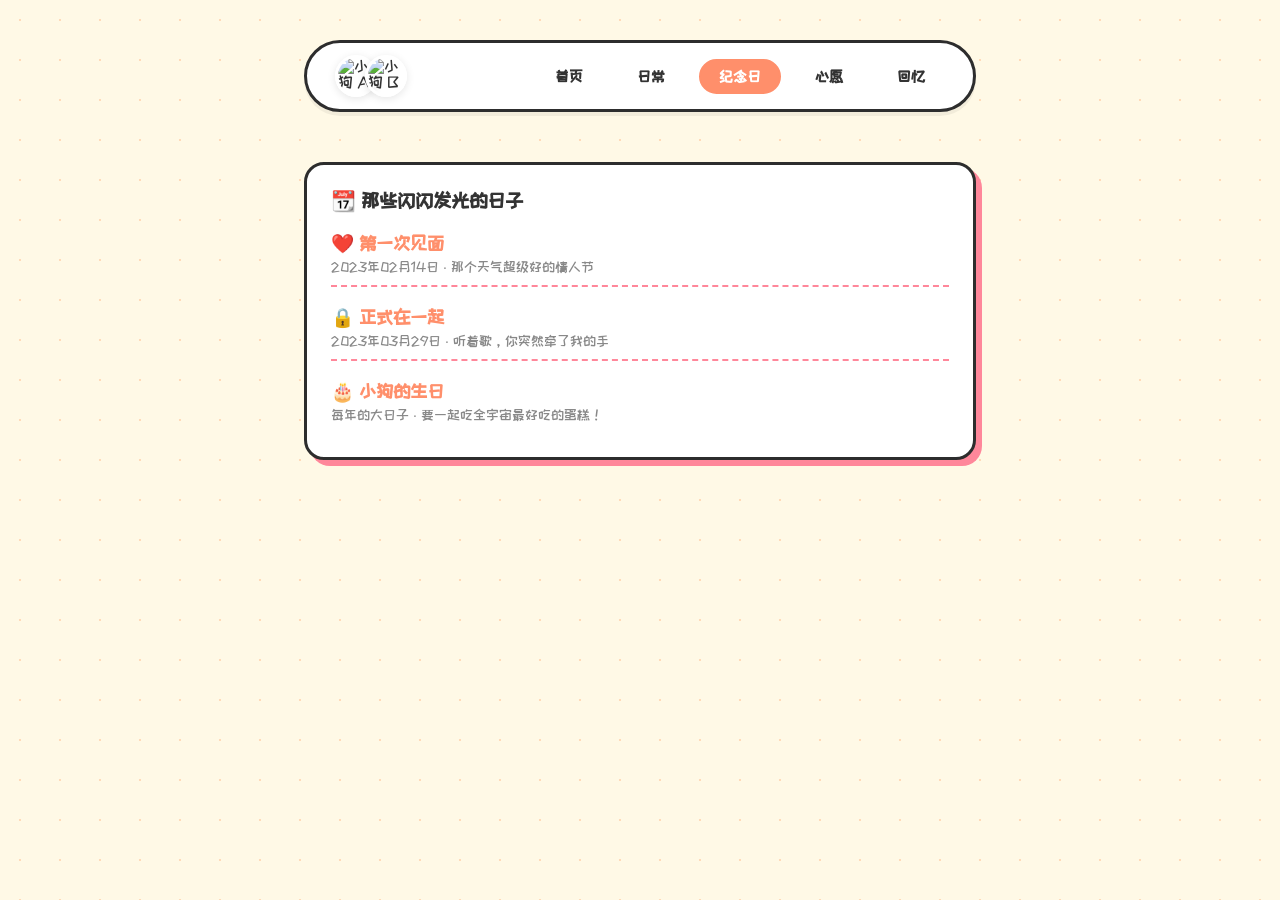
==== anniversary.html @ fa8702e6 "添加真实倒计时，并初始化本地Git" ====
<!DOCTYPE html>
<html lang="zh-CN">
<head>
    <meta charset="UTF-8">
    <meta name="viewport" content="width=device-width, initial-scale=1.0">
    <title>我们的纪念日 📅</title>
    <link rel="stylesheet" href="style.css">
    <link href="https://fonts.googleapis.com/css2?family=ZCOOL+KuaiLe&display=swap" rel="stylesheet">
</head>
<body>
    <div class="container">
        <nav class="nav-bar">
            <div class="user-avatars-small">
                <img src="https://i.pinimg.com/736x/1e/c6/4c/1ec64c28cbce99261f09741f21722619.jpg" alt="小狗 A" class="avatar-small">
                <img src="https://i.pinimg.com/736x/ab/e5/4b/abe54be077392cc5792ba49568955c56.jpg" alt="小狗 B" class="avatar-small">
            </div>
            <div class="nav-links">
                <a href="index.html" class="nav-btn">首页</a>
                <a href="daily.html" class="nav-btn">日常</a>
                <a href="anniversary.html" class="nav-btn active">纪念日</a>
                <a href="wish.html" class="nav-btn">心愿</a>
                <a href="memory.html" class="nav-btn">回忆</a>
            </div>
        </nav>

        <section class="card box-shadow">
            <p class="section-title">📆 那些闪闪发光的日子</p>
            
            <div style="display: flex; flex-direction: column; gap: 20px; text-align: left; margin-top: 10px;">
                <div style="border-bottom: 2px dashed #FF879A; padding-bottom: 10px;">
                    <h3 style="color: #FF8F6B;">❤️ 第一次见面</h3>
                    <p style="font-size: 14px; color: #888; margin-top: 4px;">2023年02月14日 · 那个天气超级好的情人节</p>
                </div>
                
                <div style="border-bottom: 2px dashed #FF879A; padding-bottom: 10px;">
                    <h3 style="color: #FF8F6B;">🔒 正式在一起</h3>
                    <p style="font-size: 14px; color: #888; margin-top: 4px;">2023年03月29日 · 听着歌，你突然牵了我的手</p>
                </div>

                <div style="padding-bottom: 10px;">
                    <h3 style="color: #FF8F6B;">🎂 小狗的生日</h3>
                    <p style="font-size: 14px; color: #888; margin-top: 4px;">每年的大日子 · 要一起吃全宇宙最好吃的蛋糕！</p>
                </div>
            </div>
        </section>
    </div>
    <script src="script.js"></script>
</body>
</html>
---- style.css ----
/* 全局变量和重置 */
:root {
    --bg-color: #FFF9E6; /* 奶油黄背景 */
    --text-color: #333333; /* 炭黑色文字 */
    --pink-accent: #FF879A; /* 爱心/计时器粉色 */
    --orange-accent: #FF8F6B; /* 导航激活色 */
    --border-style: 3px solid #2D2D2D; /* 粗黑描边 */
}

* {
    margin: 0;
    padding: 0;
    box-sizing: border-box; /* 【修复】之前误写成了 border-style，改成 border-box 网页排版会更精准稳定 */
}

body {
    background-color: var(--bg-color);
    color: var(--text-color);
    font-family: 'ZCOOL KuaiLe', cursive, sans-serif;
    background-image: radial-gradient(#FFDAB9 1.5px, transparent 1.5px);
    background-size: 40px 40px; 
    padding-bottom: 60px; /* 底部留出一些空白，避免太贴边 */
    min-height: 100vh;
}

/* 核心容器：把最大宽度从 600px 扩大到 720px，给横向更多空间 */
.container {
    max-width: 720px;
    margin: 0 auto;
    padding: 30px 24px;
}

/* 核心通用样式：硬边阴影卡片 */
.box-shadow {
    box-shadow: 6px 6px 0px var(--pink-accent);
}

.card {
    background-color: white;
    border: var(--border-style);
    border-radius: 20px; /* 圆角稍微加大一点，显得更圆润可爱 */
    padding: 24px;       /* 【扩大】加大卡片内部的留白 */
    margin-bottom: 40px; /* 【扩大】加大卡片与卡片之间的上下距离 */
}

.section-title {
    font-size: 20px;
    font-weight: bold;
    display: flex;
    align-items: center;
    gap: 10px;
    margin-bottom: 20px; /* 【扩大】标题和下面内容的间距 */
}

.section-title img {
    width: 26px;
}

/* 1. 顶部导航栏 */
.nav-bar {
    background-color: white;
    border: var(--border-style);
    border-radius: 50px;
    padding: 12px 28px;
    display: flex;
    justify-content: space-between;
    align-items: center;
    margin-bottom: 50px; /* 【扩大】导航栏和下方计时器的间距 */
    margin-top: 10px;
    box-shadow: 0 4px 0px rgba(0,0,0,0.05);
}

.user-avatars-small {
    display: flex;
    align-items: center;
}

/* 让两个小头像微微重开，更有亲密感 */
.avatar-small {
    width: 42px;
    height: 42px;
    border-radius: 50%;
    border: 3px solid white;
    box-shadow: 0 2px 8px rgba(0,0,0,0.1);
}
.avatar-small:last-child {
    margin-left: -12px; 
}

.nav-links {
    display: flex;
    gap: 14px; /* 【扩大】导航按钮之间的间距 */
}

.nav-btn {
    text-decoration: none;
    color: var(--text-color);
    padding: 8px 18px;
    border-radius: 20px;
    font-size: 15px;
    font-weight: bold;
    transition: 0.2s;
    border: 2px solid transparent;
}

.nav-btn.active {
    background-color: var(--orange-accent);
    color: white;
    border-color: var(--orange-accent);
}

/* 2. 双头像计时器区域 */
.love-timer-section {
    text-align: center;
    margin-bottom: 50px; /* 【扩大】与下方纪念日的间距 */
}

.timer-container {
    display: flex;
    justify-content: center;
    align-items: center;
    gap: 35px; /* 【引入】用固定的间距拉开两只小狗与中间文字的距离 */
}

.timer-puppy {
    width: 100px; /* 略微放大一点小狗 */
    height: 100px;
    object-fit: contain;
}

.timer-content {
    min-width: 180px;
}

.timer-title {
    font-size: 18px;
    color: #666;
    letter-spacing: 1px;
}

.timer-days {
    font-size: 46px; /* 放大数字，突出视觉焦点 */
    font-weight: bold;
    color: var(--pink-accent);
    margin: 5px 0;
}

.timer-date {
    font-size: 13px;
    color: #888;
}

/* 3. 纪念日卡片 */
.anniversary-section {
    margin-bottom: 45px;
}

.anniversary-details {
    display: flex;
    justify-content: space-between;
    align-items: center;
    padding: 5px 10px;
}

.ann-item {
    display: flex;
    align-items: center;
    gap: 15px;
}

.ann-item img {
    width: 48px;
    height: 48px;
}

.ann-title {
    font-size: 18px;
    font-weight: bold;
    margin-bottom: 4px;
}

.ann-countdown {
    font-size: 14px;
    color: #666;
}

.progress-bar {
    width: 160px; /* 加宽进度条 */
    height: 12px;
    background-color: #F0F0F0;
    border-radius: 10px;
    overflow: hidden;
    border: 2px solid #2D2D2D; /* 给进度条也加上线条小狗风格的黑边 */
}

.progress-fill {
    height: 100%;
    background-color: var(--orange-accent);
}

/* 4. 快速入口卡片网格 */
.quick-links-section {
    margin-bottom: 45px;
}

.links-grid {
    display: grid;
    grid-template-columns: repeat(4, 1fr);
    gap: 16px; /* 【扩大】加大四个方块之间的间隙 */
}

.link-item {
    text-align: center;
    padding: 18px 10px; /* 增加上下留白 */
}

.link-item img {
    width: 55px;
    height: 55px;
    border-radius: 50%;
    border: var(--border-style);
    background-color: white;
    margin-bottom: 8px;
}

.link-title {
    font-size: 15px;
    font-weight: bold;
    margin-bottom: 4px;
}

.link-sub {
    font-size: 11px;
    color: #888;
}

/* 5. 照片展示流卡格 */
.links-grid-photos {
    display: grid;
    grid-template-columns: repeat(2, 1fr);
    gap: 24px; /* 【扩大】加大两张拍立得照片之间的间距 */
}

.photo-card {
    display: flex;
    flex-direction: column;
    padding: 16px; /* 拍立得相框的内边距 */
}

.photo-main {
    width: 100%;
    border: var(--border-style);
    border-radius: 14px;
}

.photo-caption {
    font-size: 13px;
    margin-top: 14px;
    color: #444;
    line-height: 1.4;
}

/* ==================== 动态小狗爪子样式 ==================== */
.cursor-paw {
    position: absolute;
    width: 24px;
    height: 20px;
    pointer-events: none; /* 让爪子不挡住鼠标点击 */
    z-index: 9999; /* 确保爪子在最上层显示 */
    animation: pawFadeOut 1s forwards ease-out; /* 1秒淡出动画 */
    
    /* 粉色掌心大肉垫 */
    background: #FF879A; 
    border-radius: 50% 50% 45% 45% / 40% 40% 60% 60%;
}

/* 粉色小脚趾 */
.cursor-paw::before {
    content: '';
    position: absolute;
    top: -8px;
    left: -2px;
    width: 28px;
    height: 10px;
    /* 巧妙利用虚线边框画出 4 个独立的粉色脚趾点点 */
    border-top: 6px dotted #FF879A; 
    border-radius: 50%;
}

/* 爪子从出生到消失的淡出动画 */
@keyframes pawFadeOut {
    0% {
        opacity: 0.9;
        transform: translate(-50%, -50%) scale(0.8);
    }
    100% {
        opacity: 0;
        transform: translate(-50%, -50%) scale(1.2); /* 慢慢变大一点点然后消失 */
    }
}

/* 优化快速入口的 HTML 标签改变后的样式 */
a.link-item {
    text-decoration: none; /* 去除原本的下划线 */
    color: inherit;        /* 继承原本的炭黑色文字颜色 */
    display: flex;         /* 保持卡片内部布局稳定 */
    flex-direction: column;
    align-items: center;
    cursor: pointer;       /* 鼠标放上去时变成小手图标 */
}

.links-grid .link-item {
    transition: transform 0.2s ease, box-shadow 0.2s ease;
}

/* 鼠标移上去时，卡片往左上角微微浮起，硬边阴影加深 */
.links-grid .link-item:hover {
    transform: translate(-4px, -4px);
    box-shadow: 10px 10px 0px var(--pink-accent);
}
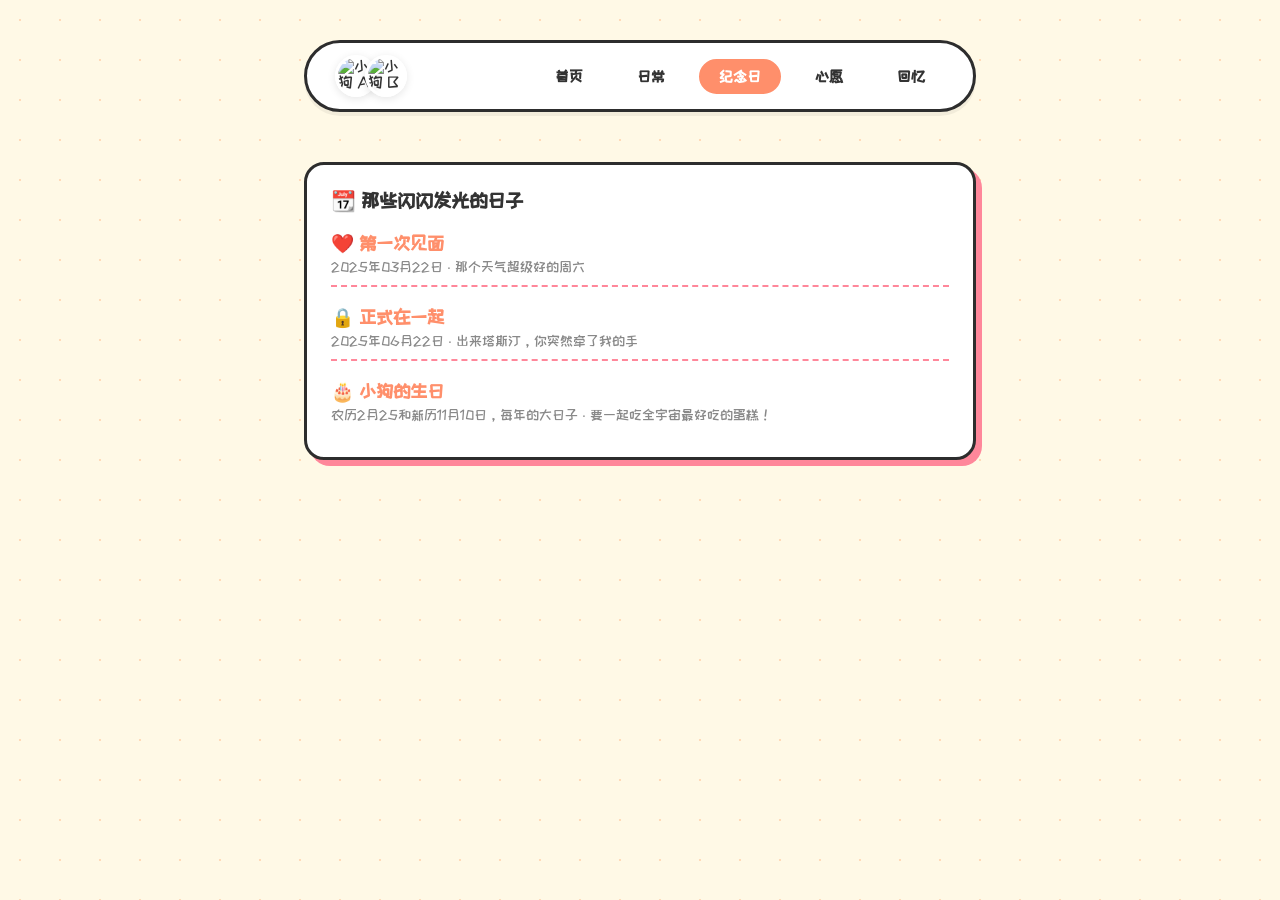
==== commit fefc439b: "我今天修改了一些细节" ====
--- a/anniversary.html
+++ b/anniversary.html
@@ -29,17 +29,17 @@
             <div style="display: flex; flex-direction: column; gap: 20px; text-align: left; margin-top: 10px;">
                 <div style="border-bottom: 2px dashed #FF879A; padding-bottom: 10px;">
                     <h3 style="color: #FF8F6B;">❤️ 第一次见面</h3>
-                    <p style="font-size: 14px; color: #888; margin-top: 4px;">2023年02月14日 · 那个天气超级好的情人节</p>
+                    <p style="font-size: 14px; color: #888; margin-top: 4px;">2025年03月22日 · 那个天气超级好的周六</p>
                 </div>
                 
                 <div style="border-bottom: 2px dashed #FF879A; padding-bottom: 10px;">
                     <h3 style="color: #FF8F6B;">🔒 正式在一起</h3>
-                    <p style="font-size: 14px; color: #888; margin-top: 4px;">2023年03月29日 · 听着歌，你突然牵了我的手</p>
+                    <p style="font-size: 14px; color: #888; margin-top: 4px;">2025年06月22日 · 出来塔斯汀，你突然牵了我的手</p>
                 </div>
 
                 <div style="padding-bottom: 10px;">
                     <h3 style="color: #FF8F6B;">🎂 小狗的生日</h3>
-                    <p style="font-size: 14px; color: #888; margin-top: 4px;">每年的大日子 · 要一起吃全宇宙最好吃的蛋糕！</p>
+                    <p style="font-size: 14px; color: #888; margin-top: 4px;">农历2月25和新历11月10日，每年的大日子 · 要一起吃全宇宙最好吃的蛋糕！</p>
                 </div>
             </div>
         </section>
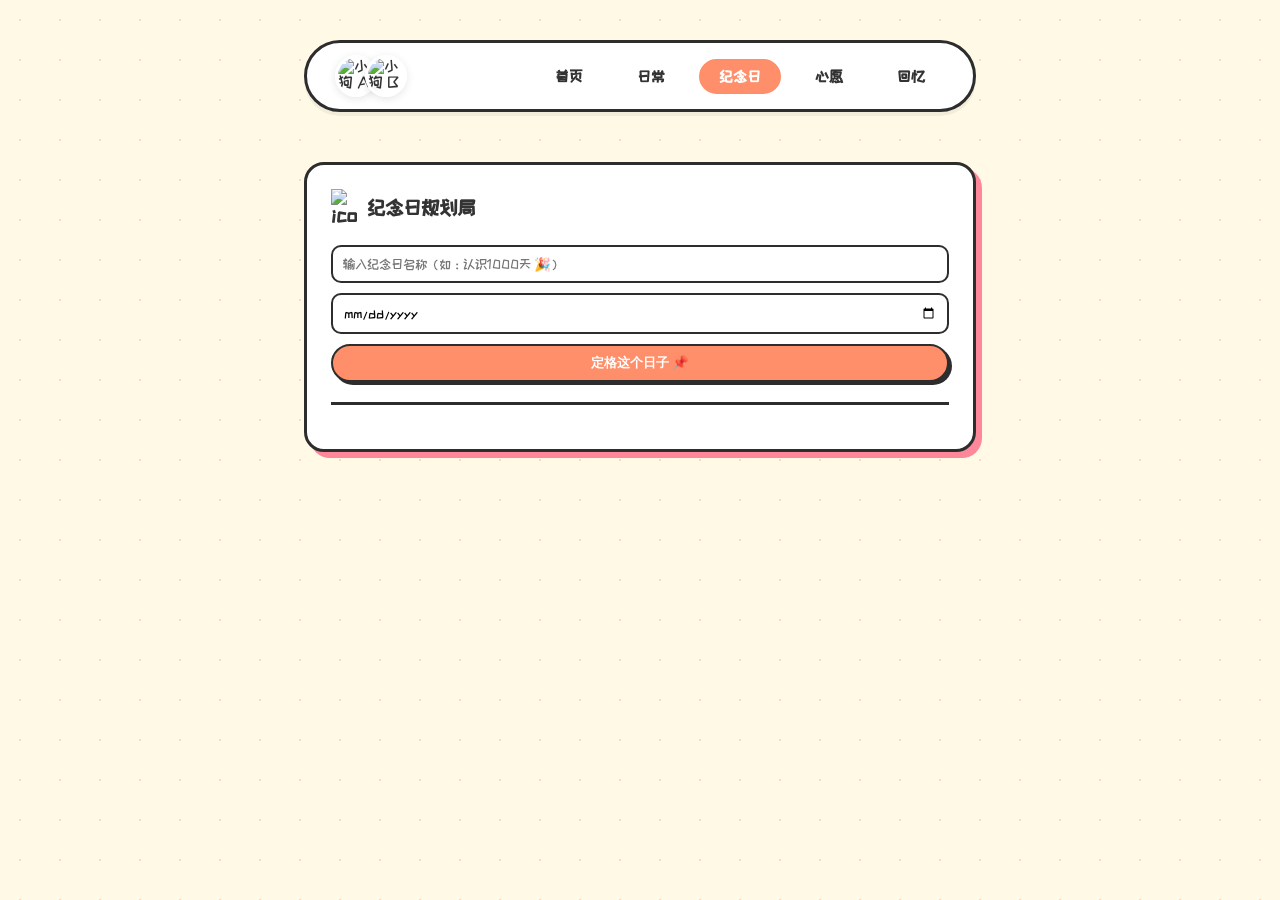
==== commit 57e8182b: "心愿清单页面升级为动态版，支持勾选保存和一键删除" ====
--- a/anniversary.html
+++ b/anniversary.html
@@ -22,7 +22,7 @@
                 <a href="memory.html" class="nav-btn">回忆</a>
             </div>
         </nav>
-
+<!-- 
         <section class="card box-shadow">
             <p class="section-title">📆 那些闪闪发光的日子</p>
             
@@ -42,7 +42,18 @@
                     <p style="font-size: 14px; color: #888; margin-top: 4px;">农历2月25和新历11月10日，每年的大日子 · 要一起吃全宇宙最好吃的蛋糕！</p>
                 </div>
             </div>
-        </section>
+        </section> -->
+            <section class="card box-shadow">
+        <p class="section-title"><img src="https://img.icons8.com/emoji/48/000000/calendar-emoji.png" alt="icon"> 纪念日规划局</p>
+        
+        <div style="display: flex; flex-direction: column; gap: 10px; margin-bottom: 20px; padding-bottom: 20px; border-bottom: 3px solid #2D2D2D;">
+            <input type="text" id="ann-input-title" placeholder="输入纪念日名称（如：认识1000天 🎉）" style="width: 100%; padding: 10px; border: 2px solid #2D2D2D; border-radius: 10px; font-family: inherit;">
+            <input type="date" id="ann-input-date" style="width: 100%; padding: 10px; border: 2px solid #2D2D2D; border-radius: 10px; font-family: inherit;">
+            <button id="add-ann-btn" style="background-color: var(--orange-accent); color: white; border: 2px solid #2D2D2D; padding: 8px; border-radius: 20px; font-weight: bold; cursor: pointer; box-shadow: 3px 3px 0 #2D2D2D;">定格这个日子 📌</button>
+        </div>
+
+        <div id="anniversary-list"></div>
+    </section>
     </div>
     <script src="script.js"></script>
 </body>
--- a/style.css
+++ b/style.css
@@ -317,4 +317,77 @@
 .links-grid .link-item:hover {
     transform: translate(-4px, -4px);
     box-shadow: 10px 10px 0px var(--pink-accent);
+}
+
+/* ==================== 📱 移动端自适应响应式布局 ==================== */
+@media (max-width: 550px) {
+    
+    /* 1. 缩小网页左右两侧的留白，给手机屏幕腾出更多空间 */
+    .container {
+        padding: 15px 14px;
+    }
+
+    /* 2. 导航栏优化：防止小头像和 5 个按钮横向挤扁，改为上下两层排列 */
+    .nav-bar {
+        flex-direction: column;
+        gap: 12px;
+        padding: 12px;
+        border-radius: 24px;
+    }
+    .nav-links {
+        gap: 4px;        /* 稍微缩短按钮之间的间距 */
+        flex-wrap: wrap; /* 允许在极小屏手机上自动换行 */
+        justify-content: center;
+    }
+    .nav-btn {
+        padding: 6px 12px;
+        font-size: 13px; /* 稍微缩小导航按钮字体 */
+    }
+
+    /* 3. 恋爱计时器优化：缩小两只小狗和文字，防止横向溢出 */
+    .timer-container {
+        gap: 15px; /* 缩短小狗与文字的距离 */
+    }
+    .timer-puppy {
+        width: 65px; /* 线条小狗从 100px 缩小到 65px */
+        height: 65px;
+    }
+    .timer-days {
+        font-size: 36px; /* 恋爱天数数字略微缩小 */
+    }
+    .timer-title {
+        font-size: 15px;
+    }
+
+    /* 4. 纪念日卡片优化：从“左右并排”变成“上下错开”，进度条完美撑满 */
+    .anniversary-details {
+        flex-direction: column;
+        align-items: flex-start;
+        gap: 12px;
+    }
+    .progress-bar {
+        width: 100%; /* 进度条不再固定宽度，而是优雅地撑满整张卡片 */
+    }
+
+    /* 5. 快速入口方块优化：从原本的【横排4列】变成【2×2两列网格】，文字再也不会重叠 */
+    .links-grid {
+        grid-template-columns: repeat(2, 1fr);
+        gap: 12px;
+    }
+    .link-item {
+        padding: 14px 8px;
+    }
+    .link-item img {
+        width: 46px; /* 稍微缩小方块里的图标 */
+        height: 46px;
+    }
+    .link-title {
+        font-size: 14px;
+    }
+
+    /* 6. 拍立得相册优化：从【横排2列】变成【单列大图排列】，在手机上看超舒服 */
+    .links-grid-photos {
+        grid-template-columns: 1fr;
+        gap: 16px;
+    }
 }
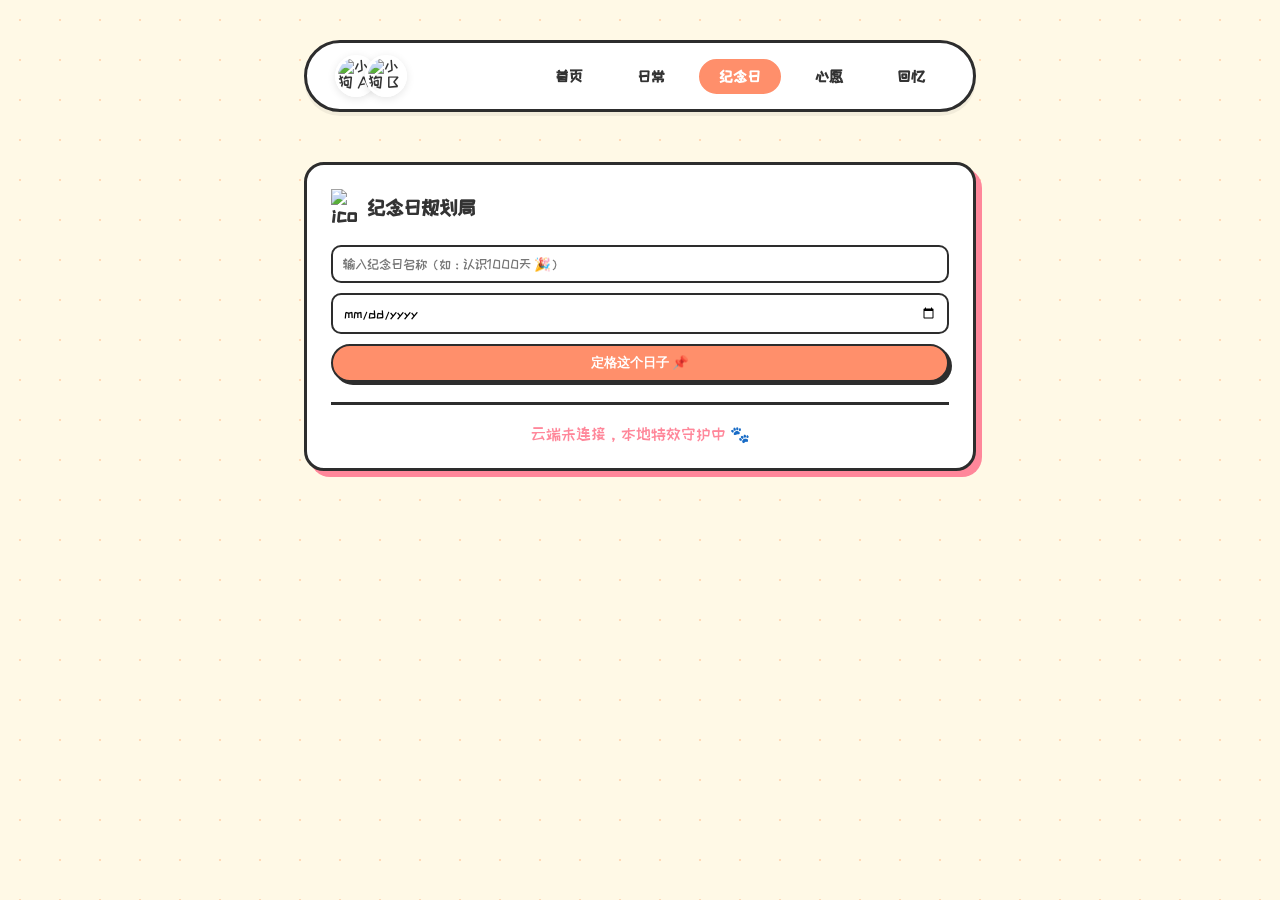
==== commit db6305c2: "升级大成功！接入 Supabase 云端数据库，实现双人同步！" ====
--- a/anniversary.html
+++ b/anniversary.html
@@ -55,6 +55,7 @@
         <div id="anniversary-list"></div>
     </section>
     </div>
+    <script src="https://cdn.jsdelivr.net/npm/@supabase/supabase-js@2"></script>
     <script src="script.js"></script>
 </body>
 </html>
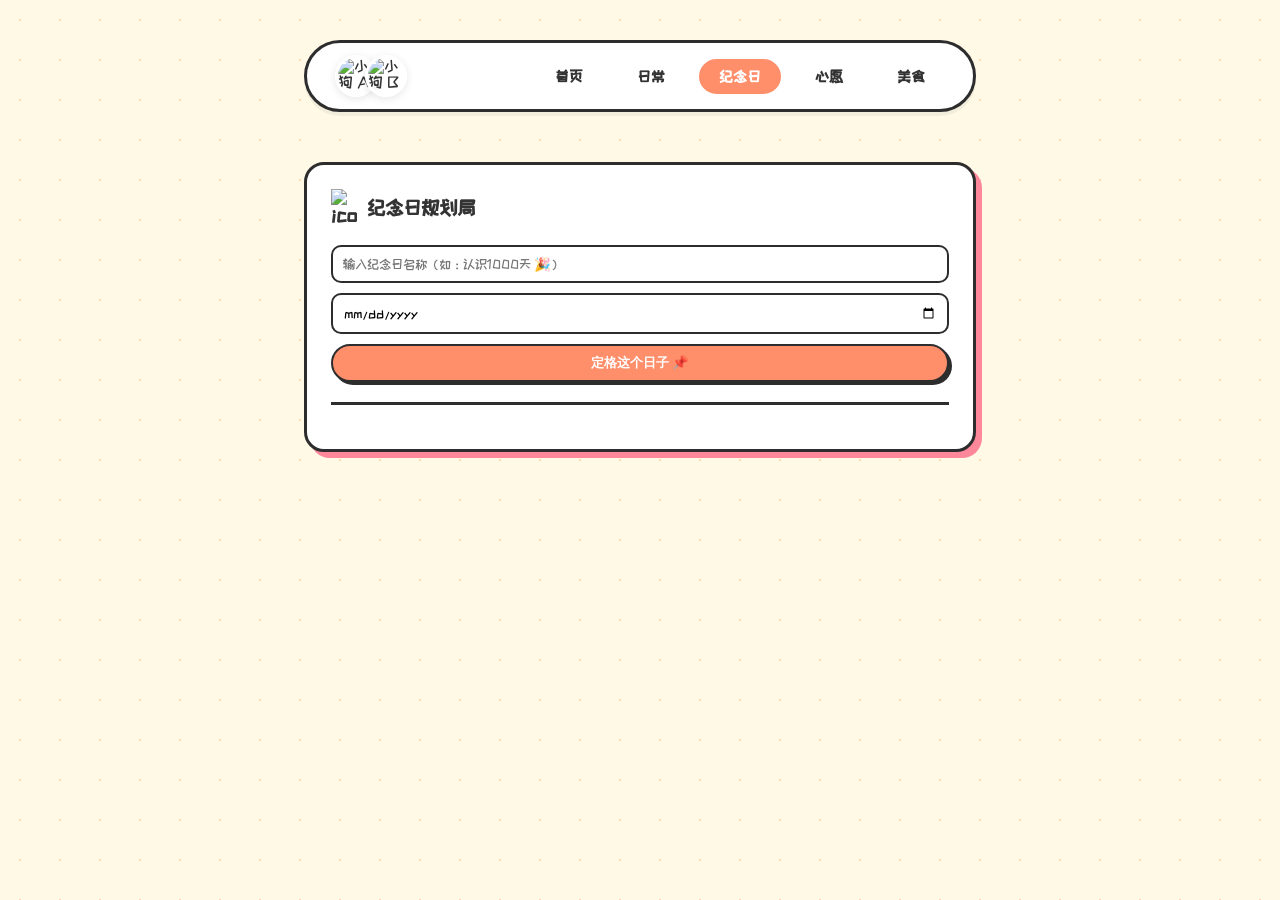
==== commit ed12d69d: "升级美食探店局：加入统计、筛选与编辑功能" ====
--- a/anniversary.html
+++ b/anniversary.html
@@ -19,7 +19,7 @@
                 <a href="daily.html" class="nav-btn">日常</a>
                 <a href="anniversary.html" class="nav-btn active">纪念日</a>
                 <a href="wish.html" class="nav-btn">心愿</a>
-                <a href="memory.html" class="nav-btn">回忆</a>
+                <a href="food.html" class="nav-btn">美食</a>
             </div>
         </nav>
 <!-- 
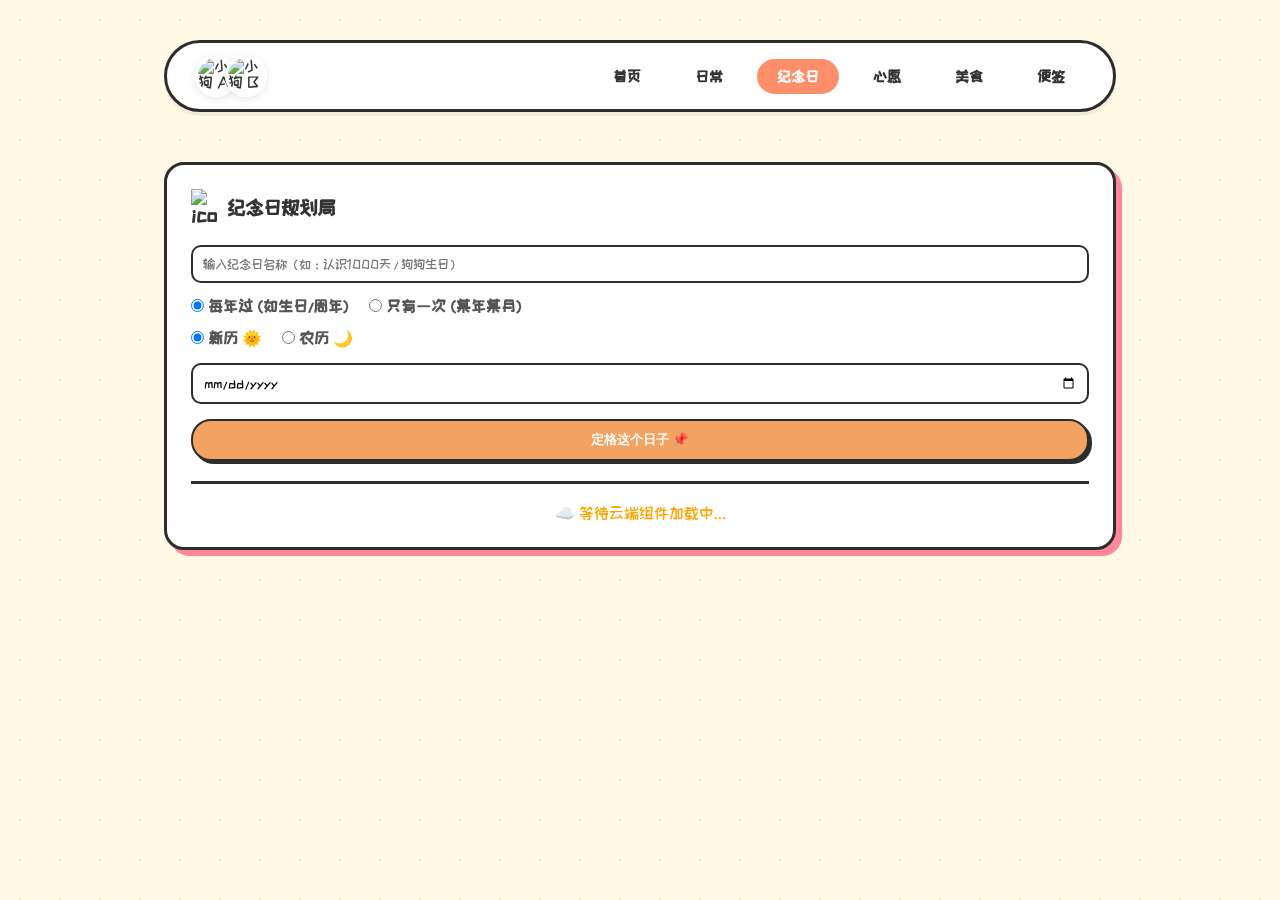
==== commit e7dd8b0e: "大升级" ====
--- a/anniversary.html
+++ b/anniversary.html
@@ -9,8 +9,9 @@
 </head>
 <body>
     <div class="container">
-        <nav class="nav-bar">
-            <div class="user-avatars-small">
+        <!-- 导航栏 -->
+         <nav class="nav-bar">
+             <div class="user-avatars-small">
                 <img src="https://i.pinimg.com/736x/1e/c6/4c/1ec64c28cbce99261f09741f21722619.jpg" alt="小狗 A" class="avatar-small">
                 <img src="https://i.pinimg.com/736x/ab/e5/4b/abe54be077392cc5792ba49568955c56.jpg" alt="小狗 B" class="avatar-small">
             </div>
@@ -20,42 +21,113 @@
                 <a href="anniversary.html" class="nav-btn active">纪念日</a>
                 <a href="wish.html" class="nav-btn">心愿</a>
                 <a href="food.html" class="nav-btn">美食</a>
+                <a href="note.html" class="nav-btn">便签</a> 
             </div>
-        </nav>
-<!-- 
+         </nav>
+
         <section class="card box-shadow">
-            <p class="section-title">📆 那些闪闪发光的日子</p>
+            <p class="section-title"><img src="https://img.icons8.com/emoji/48/000000/calendar-emoji.png" alt="icon"> 纪念日规划局</p>
             
-            <div style="display: flex; flex-direction: column; gap: 20px; text-align: left; margin-top: 10px;">
-                <div style="border-bottom: 2px dashed #FF879A; padding-bottom: 10px;">
-                    <h3 style="color: #FF8F6B;">❤️ 第一次见面</h3>
-                    <p style="font-size: 14px; color: #888; margin-top: 4px;">2025年03月22日 · 那个天气超级好的周六</p>
-                </div>
+            <div style="display: flex; flex-direction: column; gap: 15px; margin-bottom: 20px; padding-bottom: 20px; border-bottom: 3px solid #2D2D2D;">
+                <input type="text" id="ann-input-title" placeholder="输入纪念日名称（如：认识1000天 / 狗狗生日）" style="width: 100%; padding: 10px; border: 2px solid #2D2D2D; border-radius: 10px; font-family: inherit; box-sizing: border-box;">
                 
-                <div style="border-bottom: 2px dashed #FF879A; padding-bottom: 10px;">
-                    <h3 style="color: #FF8F6B;">🔒 正式在一起</h3>
-                    <p style="font-size: 14px; color: #888; margin-top: 4px;">2025年06月22日 · 出来塔斯汀，你突然牵了我的手</p>
+                <!-- 选项：每年还是单次 -->
+                <div style="display: flex; gap: 20px; font-weight: bold; color: #555;">
+                    <label><input type="radio" name="ann-type" value="yearly" checked> 每年过 (如生日/周年)</label>
+                    <label><input type="radio" name="ann-type" value="specific"> 只有一次 (某年某月)</label>
                 </div>
 
-                <div style="padding-bottom: 10px;">
-                    <h3 style="color: #FF8F6B;">🎂 小狗的生日</h3>
-                    <p style="font-size: 14px; color: #888; margin-top: 4px;">农历2月25和新历11月10日，每年的大日子 · 要一起吃全宇宙最好吃的蛋糕！</p>
+                <!-- 选项：农历还是新历 -->
+                <div style="display: flex; gap: 20px; font-weight: bold; color: #555;">
+                    <label><input type="radio" name="ann-calendar" value="solar" checked> 新历 🌞</label>
+                    <label><input type="radio" name="ann-calendar" value="lunar"> 农历 🌙</label>
                 </div>
+
+                <input type="date" id="ann-input-date" style="width: 100%; padding: 10px; border: 2px solid #2D2D2D; border-radius: 10px; font-family: inherit; box-sizing: border-box;">
+                
+                <button onclick="saveAnniversary()" style="background-color: #F4A261; color: white; border: 2px solid #2D2D2D; padding: 10px; border-radius: 20px; font-weight: bold; cursor: pointer; box-shadow: 3px 3px 0 #2D2D2D;">定格这个日子 📌</button>
             </div>
-        </section> -->
-            <section class="card box-shadow">
-        <p class="section-title"><img src="https://img.icons8.com/emoji/48/000000/calendar-emoji.png" alt="icon"> 纪念日规划局</p>
-        
-        <div style="display: flex; flex-direction: column; gap: 10px; margin-bottom: 20px; padding-bottom: 20px; border-bottom: 3px solid #2D2D2D;">
-            <input type="text" id="ann-input-title" placeholder="输入纪念日名称（如：认识1000天 🎉）" style="width: 100%; padding: 10px; border: 2px solid #2D2D2D; border-radius: 10px; font-family: inherit;">
-            <input type="date" id="ann-input-date" style="width: 100%; padding: 10px; border: 2px solid #2D2D2D; border-radius: 10px; font-family: inherit;">
-            <button id="add-ann-btn" style="background-color: var(--orange-accent); color: white; border: 2px solid #2D2D2D; padding: 8px; border-radius: 20px; font-weight: bold; cursor: pointer; box-shadow: 3px 3px 0 #2D2D2D;">定格这个日子 📌</button>
-        </div>
-
-        <div id="anniversary-list"></div>
-    </section>
+            
+            <!-- 展示所有加过的纪念日 -->
+            <div id="anniversary-list">
+                 <p style="text-align:center; color:#888;">添加的纪念日会自动跑到主页哦！</p>
+            </div>
+        </section>
     </div>
+    
     <script src="https://cdn.jsdelivr.net/npm/@supabase/supabase-js@2"></script>
     <script src="script.js"></script>
+    
+    <script>
+        async function saveAnniversary() {
+            // 🌟 兼容性抓取全局 Supabase 客户端，防止任何未定义导致的崩溃
+            const activeClient = typeof supabaseClient !== 'undefined' ? supabaseClient : (window.supabaseClient || null);
+            
+            if (!activeClient) {
+                return alert("云端连接还在初始化中，请稍等一秒钟再试哦汪！");
+            }
+
+            const title = document.getElementById('ann-input-title').value.trim();
+            const dateVal = document.getElementById('ann-input-date').value; // 格式 YYYY-MM-DD
+            
+            const annTypeEl = document.querySelector('input[name="ann-type"]:checked');
+            const annCalEl = document.querySelector('input[name="ann-calendar"]:checked');
+            
+            if (!annTypeEl || !annCalEl) {
+                return alert("请勾选纪念日类型和历法哦汪！");
+            }
+
+            const isYearly = annTypeEl.value === 'yearly';
+            const isLunar = annCalEl.value === 'lunar';
+
+            if(!title || !dateVal) {
+                return alert("名字和日期都要填哦汪！");
+            }
+
+            // 如果是“每年”重复的，我们存 MM-DD，否则存完整的 YYYY-MM-DD
+            let targetDate = isYearly ? dateVal.substring(5) : dateVal; 
+
+            let error = null;
+
+            // 🌟 启动智能尝试：先尝试存入高阶数据（支持农历/每年重复）
+            try {
+                const response = await activeClient.from('anniversaries').insert([
+                    { 
+                        title: title, 
+                        date: dateVal, // 保存完整公历，兼容你原本列表中的 item.date
+                        is_yearly: isYearly, 
+                        is_lunar: isLunar, 
+                        target_date: targetDate 
+                    }
+                ]);
+                error = response.error;
+            } catch (err) {
+                error = err;
+            }
+
+            // 🌟 【兼容退路】：如果因为数据库没加字段报错，立刻切换为保存基础字段，页面绝对不卡死！
+            if (error && (error.message.includes("is_yearly") || error.message.includes("target_date") || error.message.includes("is_lunar") || error.code === "PGRST111")) {
+                console.warn("⚠️ 检测到你的数据库还没有升级新字段，小狗正在为你切换到【兼容模式】写入...");
+                const fallbackResult = await activeClient.from('anniversaries').insert([
+                    { title: title, date: dateVal }
+                ]);
+                error = fallbackResult.error;
+            }
+
+            if(!error) {
+                alert("纪念日添加成功啦！快去首页看看吧！");
+                // 清空输入框
+                document.getElementById('ann-input-title').value = '';
+                document.getElementById('ann-input-date').value = '';
+                
+                // 成功后，立刻重新加载本页面的纪念日列表！
+                if (typeof loadAnniversaries === 'function') {
+                    loadAnniversaries();
+                }
+            } else {
+                alert("保存失败了：" + error.message);
+            }
+        }
+    </script>
 </body>
 </html>
--- a/style.css
+++ b/style.css
@@ -390,4 +390,37 @@
         grid-template-columns: 1fr;
         gap: 16px;
     }
+}
+
+/* 🌟 主页快速入口专属优化 */
+
+/* 1. 把容器加宽，让一行能塞下5个 */
+.container {
+    max-width: 1000px !important; /* 原来可能比较窄，现在加宽到1000px */
+}
+
+/* 2. 强制快速入口一行显示5列 */
+.links-grid {
+    display: grid !important;
+    grid-template-columns: repeat(5, 1fr) !important;
+    gap: 15px !important;
+}
+
+/* 3. 放大快速入口里面的图片 */
+.link-item img {
+    width: 65px !important; /* 调大宽度，如果觉得还不够大可以改成 70px 或 80px */
+    height: 65px !important; /* 调大高度 */
+    object-fit: cover;
+}
+
+/* 📱 手机端适配：如果用手机看，就乖乖变回一行2个或3个，防止太挤 */
+@media (max-width: 768px) {
+    .links-grid {
+        grid-template-columns: repeat(3, 1fr) !important;
+    }
+}
+@media (max-width: 480px) {
+    .links-grid {
+        grid-template-columns: repeat(2, 1fr) !important;
+    }
 }
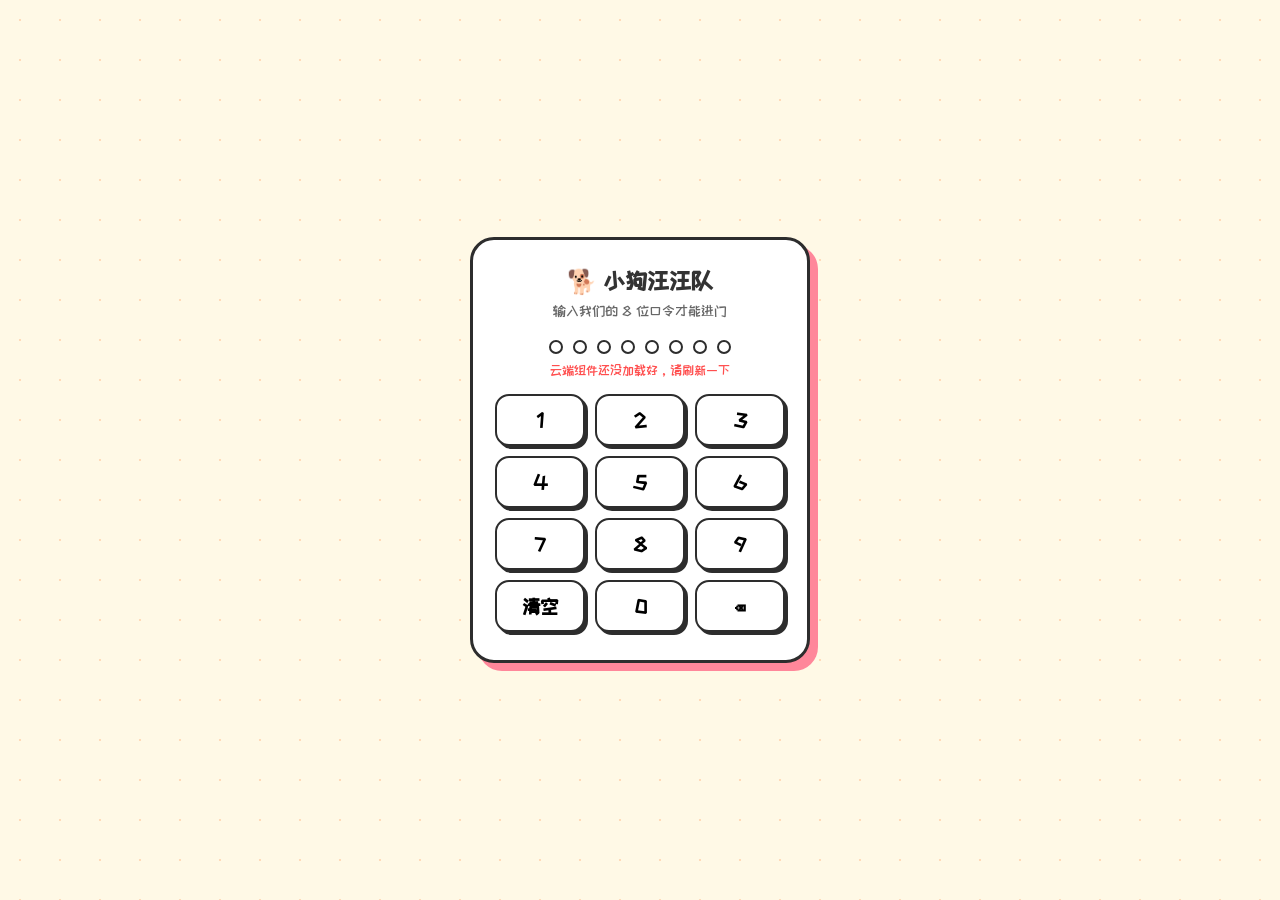
==== commit 93fea7b8: "加上口令进门、首页随机旧记忆和地图打卡，并把云端改成登录后才能看见记录。 Co-authored-by: Cursor <cursoragent@cursor.com>" ====
--- a/anniversary.html
+++ b/anniversary.html
@@ -21,6 +21,7 @@
                 <a href="anniversary.html" class="nav-btn active">纪念日</a>
                 <a href="wish.html" class="nav-btn">心愿</a>
                 <a href="food.html" class="nav-btn">美食</a>
+                <a href="checkin.html" class="nav-btn">打卡</a>
                 <a href="note.html" class="nav-btn">便签</a> 
             </div>
          </nav>
@@ -56,6 +57,7 @@
     </div>
     
     <script src="https://cdn.jsdelivr.net/npm/@supabase/supabase-js@2"></script>
+    <script src="auth.js"></script>
     <script src="script.js"></script>
     
     <script>
--- a/style.css
+++ b/style.css
@@ -10,7 +10,7 @@
 * {
     margin: 0;
     padding: 0;
-    box-sizing: border-box; /* 【修复】之前误写成了 border-style，改成 border-box 网页排版会更精准稳定 */
+    box-sizing: border-box;
 }
 
 body {
@@ -19,11 +19,11 @@
     font-family: 'ZCOOL KuaiLe', cursive, sans-serif;
     background-image: radial-gradient(#FFDAB9 1.5px, transparent 1.5px);
     background-size: 40px 40px; 
-    padding-bottom: 60px; /* 底部留出一些空白，避免太贴边 */
+    padding-bottom: 60px;
     min-height: 100vh;
 }
 
-/* 核心容器：把最大宽度从 600px 扩大到 720px，给横向更多空间 */
+/* 核心容器 */
 .container {
     max-width: 720px;
     margin: 0 auto;
@@ -38,9 +38,9 @@
 .card {
     background-color: white;
     border: var(--border-style);
-    border-radius: 20px; /* 圆角稍微加大一点，显得更圆润可爱 */
-    padding: 24px;       /* 【扩大】加大卡片内部的留白 */
-    margin-bottom: 40px; /* 【扩大】加大卡片与卡片之间的上下距离 */
+    border-radius: 20px;
+    padding: 24px;
+    margin-bottom: 40px;
 }
 
 .section-title {
@@ -49,7 +49,7 @@
     display: flex;
     align-items: center;
     gap: 10px;
-    margin-bottom: 20px; /* 【扩大】标题和下面内容的间距 */
+    margin-bottom: 20px;
 }
 
 .section-title img {
@@ -65,7 +65,7 @@
     display: flex;
     justify-content: space-between;
     align-items: center;
-    margin-bottom: 50px; /* 【扩大】导航栏和下方计时器的间距 */
+    margin-bottom: 50px;
     margin-top: 10px;
     box-shadow: 0 4px 0px rgba(0,0,0,0.05);
 }
@@ -75,7 +75,6 @@
     align-items: center;
 }
 
-/* 让两个小头像微微重开，更有亲密感 */
 .avatar-small {
     width: 42px;
     height: 42px;
@@ -89,7 +88,7 @@
 
 .nav-links {
     display: flex;
-    gap: 14px; /* 【扩大】导航按钮之间的间距 */
+    gap: 14px;
 }
 
 .nav-btn {
@@ -112,18 +111,18 @@
 /* 2. 双头像计时器区域 */
 .love-timer-section {
     text-align: center;
-    margin-bottom: 50px; /* 【扩大】与下方纪念日的间距 */
+    margin-bottom: 50px;
 }
 
 .timer-container {
     display: flex;
     justify-content: center;
     align-items: center;
-    gap: 35px; /* 【引入】用固定的间距拉开两只小狗与中间文字的距离 */
+    gap: 35px;
 }
 
 .timer-puppy {
-    width: 100px; /* 略微放大一点小狗 */
+    width: 100px;
     height: 100px;
     object-fit: contain;
 }
@@ -139,7 +138,7 @@
 }
 
 .timer-days {
-    font-size: 46px; /* 放大数字，突出视觉焦点 */
+    font-size: 46px;
     font-weight: bold;
     color: var(--pink-accent);
     margin: 5px 0;
@@ -185,12 +184,12 @@
 }
 
 .progress-bar {
-    width: 160px; /* 加宽进度条 */
+    width: 160px;
     height: 12px;
     background-color: #F0F0F0;
     border-radius: 10px;
     overflow: hidden;
-    border: 2px solid #2D2D2D; /* 给进度条也加上线条小狗风格的黑边 */
+    border: 2px solid #2D2D2D;
 }
 
 .progress-fill {
@@ -206,12 +205,12 @@
 .links-grid {
     display: grid;
     grid-template-columns: repeat(4, 1fr);
-    gap: 16px; /* 【扩大】加大四个方块之间的间隙 */
+    gap: 16px;
 }
 
 .link-item {
     text-align: center;
-    padding: 18px 10px; /* 增加上下留白 */
+    padding: 18px 10px;
 }
 
 .link-item img {
@@ -238,13 +237,14 @@
 .links-grid-photos {
     display: grid;
     grid-template-columns: repeat(2, 1fr);
-    gap: 24px; /* 【扩大】加大两张拍立得照片之间的间距 */
+    gap: 24px;
+    align-items: start; /* 🌟 核心修复：防止不同比例的照片被强行拉伸到同样高度 */
 }
 
 .photo-card {
     display: flex;
     flex-direction: column;
-    padding: 16px; /* 拍立得相框的内边距 */
+    padding: 16px;
 }
 
 .photo-main {
@@ -265,16 +265,13 @@
     position: absolute;
     width: 24px;
     height: 20px;
-    pointer-events: none; /* 让爪子不挡住鼠标点击 */
-    z-index: 9999; /* 确保爪子在最上层显示 */
-    animation: pawFadeOut 1s forwards ease-out; /* 1秒淡出动画 */
-    
-    /* 粉色掌心大肉垫 */
+    pointer-events: none;
+    z-index: 9999;
+    animation: pawFadeOut 1s forwards ease-out;
     background: #FF879A; 
     border-radius: 50% 50% 45% 45% / 40% 40% 60% 60%;
 }
 
-/* 粉色小脚趾 */
 .cursor-paw::before {
     content: '';
     position: absolute;
@@ -282,12 +279,10 @@
     left: -2px;
     width: 28px;
     height: 10px;
-    /* 巧妙利用虚线边框画出 4 个独立的粉色脚趾点点 */
     border-top: 6px dotted #FF879A; 
     border-radius: 50%;
 }
 
-/* 爪子从出生到消失的淡出动画 */
 @keyframes pawFadeOut {
     0% {
         opacity: 0.9;
@@ -295,25 +290,23 @@
     }
     100% {
         opacity: 0;
-        transform: translate(-50%, -50%) scale(1.2); /* 慢慢变大一点点然后消失 */
-    }
-}
-
-/* 优化快速入口的 HTML 标签改变后的样式 */
+        transform: translate(-50%, -50%) scale(1.2);
+    }
+}
+
 a.link-item {
-    text-decoration: none; /* 去除原本的下划线 */
-    color: inherit;        /* 继承原本的炭黑色文字颜色 */
-    display: flex;         /* 保持卡片内部布局稳定 */
+    text-decoration: none;
+    color: inherit;
+    display: flex;
     flex-direction: column;
     align-items: center;
-    cursor: pointer;       /* 鼠标放上去时变成小手图标 */
+    cursor: pointer;
 }
 
 .links-grid .link-item {
     transition: transform 0.2s ease, box-shadow 0.2s ease;
 }
 
-/* 鼠标移上去时，卡片往左上角微微浮起，硬边阴影加深 */
 .links-grid .link-item:hover {
     transform: translate(-4px, -4px);
     box-shadow: 10px 10px 0px var(--pink-accent);
@@ -321,13 +314,9 @@
 
 /* ==================== 📱 移动端自适应响应式布局 ==================== */
 @media (max-width: 550px) {
-    
-    /* 1. 缩小网页左右两侧的留白，给手机屏幕腾出更多空间 */
     .container {
         padding: 15px 14px;
     }
-
-    /* 2. 导航栏优化：防止小头像和 5 个按钮横向挤扁，改为上下两层排列 */
     .nav-bar {
         flex-direction: column;
         gap: 12px;
@@ -335,41 +324,35 @@
         border-radius: 24px;
     }
     .nav-links {
-        gap: 4px;        /* 稍微缩短按钮之间的间距 */
-        flex-wrap: wrap; /* 允许在极小屏手机上自动换行 */
+        gap: 4px;
+        flex-wrap: wrap;
         justify-content: center;
     }
     .nav-btn {
         padding: 6px 12px;
-        font-size: 13px; /* 稍微缩小导航按钮字体 */
-    }
-
-    /* 3. 恋爱计时器优化：缩小两只小狗和文字，防止横向溢出 */
+        font-size: 13px;
+    }
     .timer-container {
-        gap: 15px; /* 缩短小狗与文字的距离 */
+        gap: 15px;
     }
     .timer-puppy {
-        width: 65px; /* 线条小狗从 100px 缩小到 65px */
+        width: 65px;
         height: 65px;
     }
     .timer-days {
-        font-size: 36px; /* 恋爱天数数字略微缩小 */
+        font-size: 36px;
     }
     .timer-title {
         font-size: 15px;
     }
-
-    /* 4. 纪念日卡片优化：从“左右并排”变成“上下错开”，进度条完美撑满 */
     .anniversary-details {
         flex-direction: column;
         align-items: flex-start;
         gap: 12px;
     }
     .progress-bar {
-        width: 100%; /* 进度条不再固定宽度，而是优雅地撑满整张卡片 */
-    }
-
-    /* 5. 快速入口方块优化：从原本的【横排4列】变成【2×2两列网格】，文字再也不会重叠 */
+        width: 100%;
+    }
     .links-grid {
         grid-template-columns: repeat(2, 1fr);
         gap: 12px;
@@ -378,14 +361,12 @@
         padding: 14px 8px;
     }
     .link-item img {
-        width: 46px; /* 稍微缩小方块里的图标 */
+        width: 46px;
         height: 46px;
     }
     .link-title {
         font-size: 14px;
     }
-
-    /* 6. 拍立得相册优化：从【横排2列】变成【单列大图排列】，在手机上看超舒服 */
     .links-grid-photos {
         grid-template-columns: 1fr;
         gap: 16px;
@@ -393,27 +374,22 @@
 }
 
 /* 🌟 主页快速入口专属优化 */
-
-/* 1. 把容器加宽，让一行能塞下5个 */
 .container {
-    max-width: 1000px !important; /* 原来可能比较窄，现在加宽到1000px */
-}
-
-/* 2. 强制快速入口一行显示5列 */
+    max-width: 1000px !important;
+}
+
 .links-grid {
     display: grid !important;
     grid-template-columns: repeat(5, 1fr) !important;
     gap: 15px !important;
 }
 
-/* 3. 放大快速入口里面的图片 */
 .link-item img {
-    width: 65px !important; /* 调大宽度，如果觉得还不够大可以改成 70px 或 80px */
-    height: 65px !important; /* 调大高度 */
+    width: 65px !important;
+    height: 65px !important;
     object-fit: cover;
 }
 
-/* 📱 手机端适配：如果用手机看，就乖乖变回一行2个或3个，防止太挤 */
 @media (max-width: 768px) {
     .links-grid {
         grid-template-columns: repeat(3, 1fr) !important;
@@ -423,4 +399,249 @@
     .links-grid {
         grid-template-columns: repeat(2, 1fr) !important;
     }
+}
+
+/* ==================== 🍔 美食页专属优化 ==================== */
+/* 隐藏滚动条但保持可滚动（用于标签栏） */
+#tag-filters::-webkit-scrollbar {
+    display: none;
+}
+
+/* ==================== 🌟 美食图片原比例放大特效 ==================== */
+/* 确保图片放大时不会被父级卡片裁切掉 */
+#food-list > div {
+    overflow: visible !important; 
+}
+
+/* 🌟 核心修复区：还原图片最真实的比例 */
+#food-list img {
+    width: 100% !important;
+    height: auto !important; /* 👈 解除固定高度魔法：强迫图片按照原比例伸展，再也不会被“砍头砍脚”了！ */
+    max-height: 500px; /* 防止你发超级长的手机长截图霸占整个屏幕 */
+    object-fit: cover !important; 
+    transition: transform 0.3s cubic-bezier(0.175, 0.885, 0.32, 1.275), box-shadow 0.3s ease;
+    position: relative;
+    z-index: 1;
+    cursor: pointer;
+    transform-origin: center center;
+    border-radius: 12px;
+}
+
+/* 💻 电脑端：鼠标悬浮直接放大 */
+@media (hover: hover) and (pointer: fine) {
+    #food-list img:hover {
+        transform: scale(1.4); /* 这里控制放大的倍数 */
+        z-index: 100;
+        box-shadow: 0 15px 30px rgba(0,0,0,0.3);
+    }
+}
+
+/* 📱 手机端：专属的双击放大类名 */
+.mobile-zoomed {
+    transform: scale(1.4) !important;
+    z-index: 100 !important;
+    box-shadow: 0 15px 30px rgba(0,0,0,0.3) !important;
+}
+
+body:not(.puppylove-unlocked) .container {
+    visibility: hidden;
+}
+
+#auth-lock {
+    position: fixed;
+    inset: 0;
+    z-index: 100000;
+    background-color: var(--bg-color);
+    background-image: radial-gradient(#FFDAB9 1.5px, transparent 1.5px);
+    background-size: 40px 40px;
+    display: flex;
+    align-items: center;
+    justify-content: center;
+    padding: 24px;
+}
+
+.auth-lock-card {
+    width: 100%;
+    max-width: 340px;
+    background: white;
+    border: var(--border-style);
+    border-radius: 24px;
+    box-shadow: 8px 8px 0 var(--pink-accent);
+    padding: 28px 22px;
+    text-align: center;
+}
+
+.auth-lock-title {
+    font-size: 24px;
+    font-weight: bold;
+}
+
+.auth-lock-sub {
+    margin-top: 8px;
+    color: #666;
+    font-size: 14px;
+}
+
+.pin-dots {
+    display: flex;
+    justify-content: center;
+    gap: 10px;
+    margin: 22px 0 10px;
+}
+
+.pin-dot {
+    width: 14px;
+    height: 14px;
+    border-radius: 50%;
+    border: 2px solid #2D2D2D;
+    background: white;
+}
+
+.pin-dot.filled {
+    background: var(--pink-accent);
+}
+
+.pin-error {
+    min-height: 22px;
+    color: #FF4D4D;
+    font-size: 13px;
+    margin-bottom: 8px;
+}
+
+.pin-pad {
+    display: grid;
+    grid-template-columns: repeat(3, 1fr);
+    gap: 10px;
+}
+
+.pin-key {
+    height: 52px;
+    border: 2px solid #2D2D2D;
+    border-radius: 14px;
+    background: white;
+    font-family: inherit;
+    font-size: 20px;
+    font-weight: bold;
+    cursor: pointer;
+    box-shadow: 3px 3px 0 #2D2D2D;
+}
+
+.pin-key:active {
+    transform: translate(2px, 2px);
+    box-shadow: 1px 1px 0 #2D2D2D;
+}
+
+.logout-btn {
+    background: transparent;
+    font-family: inherit;
+    cursor: pointer;
+}
+
+.memory-kind {
+    display: inline-block;
+    background: #FFF0F2;
+    border: 2px solid #2D2D2D;
+    border-radius: 10px;
+    padding: 2px 8px;
+    font-size: 12px;
+    margin-bottom: 8px;
+}
+
+.memory-reshuffle {
+    width: 100%;
+    margin-top: 14px;
+    background: #FEE440;
+    color: #2D2D2D;
+    border: 3px solid #2D2D2D;
+    padding: 10px;
+    border-radius: 15px;
+    font-weight: bold;
+    cursor: pointer;
+    box-shadow: 3px 3px 0 #2D2D2D;
+    font-family: inherit;
+    font-size: 15px;
+}
+
+.checkin-map {
+    width: 100%;
+    height: 280px;
+    border: 3px solid #2D2D2D;
+    border-radius: 16px;
+    overflow: hidden;
+    margin-bottom: 10px;
+}
+
+.checkin-gps-btn,
+.checkin-upload-label {
+    display: inline-block;
+    background: #FF879A;
+    color: white;
+    border: 2px solid #2D2D2D;
+    padding: 8px 16px;
+    border-radius: 15px;
+    font-weight: bold;
+    cursor: pointer;
+    box-shadow: 3px 3px 0 #2D2D2D;
+    font-family: inherit;
+    font-size: 14px;
+}
+
+.checkin-label {
+    display: block;
+    font-size: 13px;
+    font-weight: bold;
+    margin: 8px 0 4px;
+}
+
+.checkin-input {
+    width: 100%;
+    padding: 10px;
+    border-radius: 12px;
+    border: 2px solid #2D2D2D;
+    font-family: inherit;
+    box-sizing: border-box;
+    background: white;
+    margin-bottom: 6px;
+}
+
+.checkin-row {
+    display: flex;
+    gap: 10px;
+    margin-bottom: 8px;
+}
+
+.checkin-main-btn {
+    flex: 1;
+    color: #2D2D2D;
+    border: 3px solid #2D2D2D;
+    padding: 12px 8px;
+    border-radius: 15px;
+    font-weight: bold;
+    cursor: pointer;
+    box-shadow: 3px 3px 0 #2D2D2D;
+    font-family: inherit;
+    font-size: 14px;
+}
+
+.checkin-list {
+    display: grid;
+    grid-template-columns: 1fr;
+    gap: 14px;
+    margin-bottom: 40px;
+}
+
+.links-grid {
+    grid-template-columns: repeat(3, 1fr) !important;
+}
+
+@media (max-width: 550px) {
+    .checkin-map {
+        height: 220px;
+    }
+    .checkin-row {
+        flex-direction: column;
+    }
+    .pin-key {
+        height: 48px;
+    }
 }
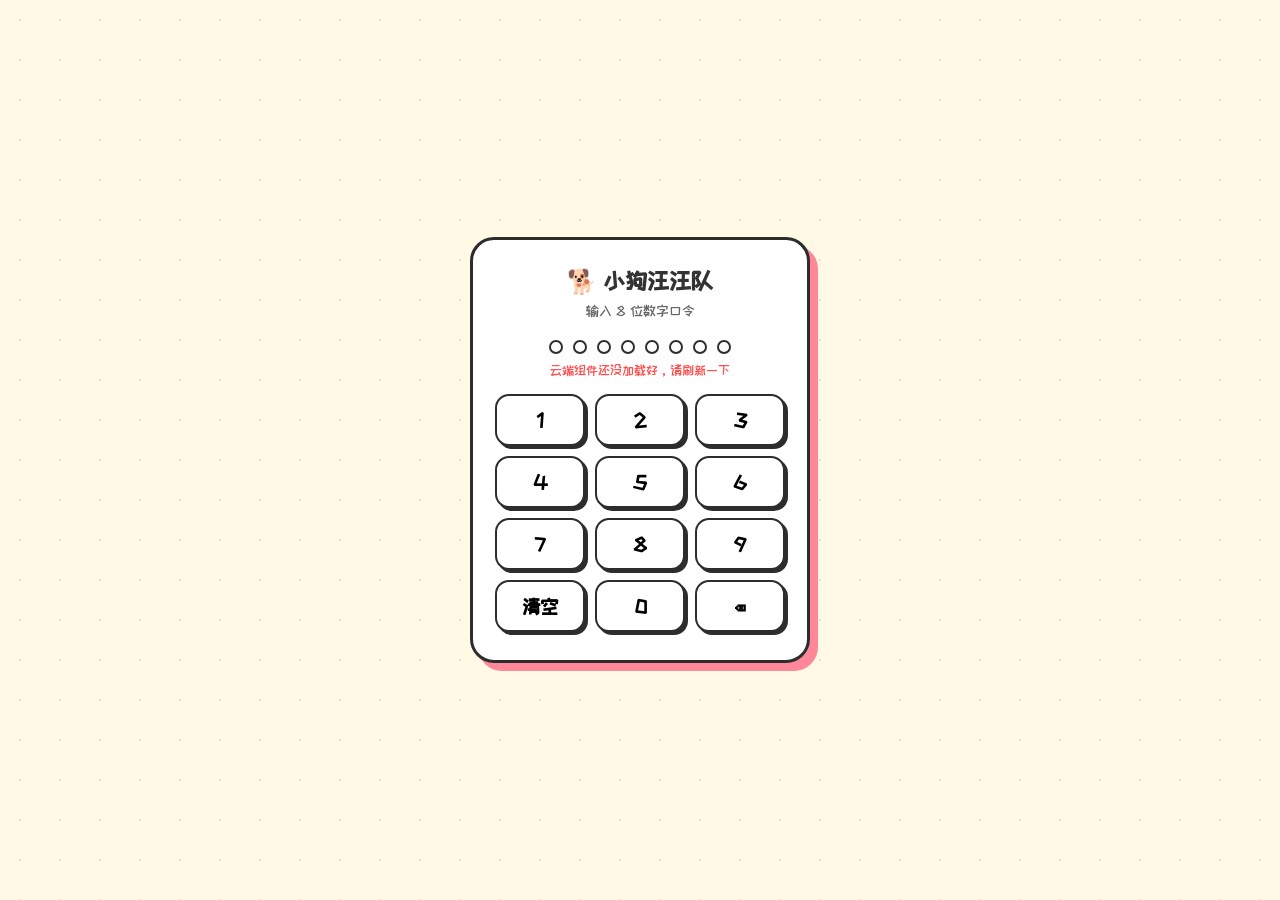
==== commit 1a03bf54: "新增酒店探店页，同一家可以再住并计算平均分。 Co-authored-by: Cursor <cursoragent@cursor.com>" ====
--- a/anniversary.html
+++ b/anniversary.html
@@ -21,6 +21,7 @@
                 <a href="anniversary.html" class="nav-btn active">纪念日</a>
                 <a href="wish.html" class="nav-btn">心愿</a>
                 <a href="food.html" class="nav-btn">美食</a>
+                <a href="hotel.html" class="nav-btn">酒店</a>
                 <a href="checkin.html" class="nav-btn">打卡</a>
                 <a href="note.html" class="nav-btn">便签</a> 
             </div>
--- a/style.css
+++ b/style.css
@@ -469,6 +469,8 @@
     box-shadow: 8px 8px 0 var(--pink-accent);
     padding: 28px 22px;
     text-align: center;
+    user-select: none;
+    -webkit-user-select: none;
 }
 
 .auth-lock-title {
@@ -524,11 +526,24 @@
     font-weight: bold;
     cursor: pointer;
     box-shadow: 3px 3px 0 #2D2D2D;
-}
-
-.pin-key:active {
+    user-select: none;
+    -webkit-user-select: none;
+    -webkit-tap-highlight-color: transparent;
+    touch-action: manipulation;
+    outline: none;
+}
+
+.pin-key:active,
+.pin-key.pressed {
     transform: translate(2px, 2px);
     box-shadow: 1px 1px 0 #2D2D2D;
+    background: #FFF0F2;
+}
+
+@media (hover: hover) and (pointer: fine) {
+    .pin-key:hover {
+        background: #FFF0F2;
+    }
 }
 
 .logout-btn {
@@ -562,7 +577,74 @@
     font-size: 15px;
 }
 
+.checkin-search-wrap {
+    display: flex;
+    gap: 8px;
+    margin-bottom: 8px;
+    align-items: stretch;
+}
+
+.checkin-search-hint {
+    margin: 0 0 8px 0;
+    font-size: 12px;
+    color: #888;
+}
+
+.checkin-place-tag {
+    font-style: normal;
+    font-size: 11px;
+    font-weight: bold;
+    color: #FF4D4D;
+    border: 1px solid #FF4D4D;
+    border-radius: 8px;
+    padding: 0 6px;
+    margin-left: 6px;
+    vertical-align: middle;
+}
+
+.checkin-search-results {
+    border: 2px solid #2D2D2D;
+    border-radius: 12px;
+    background: white;
+    margin-bottom: 10px;
+    overflow: hidden;
+}
+
+.checkin-search-item {
+    display: block;
+    width: 100%;
+    text-align: left;
+    padding: 10px 12px;
+    border: none;
+    border-bottom: 1px dashed #ddd;
+    background: white;
+    font-family: inherit;
+    cursor: pointer;
+}
+
+.checkin-search-item:last-child {
+    border-bottom: none;
+}
+
+.checkin-search-item:hover,
+.checkin-search-item:active {
+    background: #FFF0F2;
+}
+
+.checkin-search-item strong {
+    display: block;
+    font-size: 14px;
+}
+
+.checkin-search-item span {
+    display: block;
+    margin-top: 2px;
+    font-size: 12px;
+    color: #888;
+}
+
 .checkin-map {
+    position: relative;
     width: 100%;
     height: 280px;
     border: 3px solid #2D2D2D;
@@ -571,6 +653,49 @@
     margin-bottom: 10px;
 }
 
+.checkin-map-engine {
+    position: absolute;
+    inset: 0;
+}
+
+.checkin-map-engine.is-hidden {
+    visibility: hidden;
+    pointer-events: none;
+    z-index: 0;
+}
+
+.checkin-map .leaflet-container,
+.checkin-map .amap-container {
+    width: 100%;
+    height: 100%;
+    font-family: inherit;
+}
+
+.leaflet-marker-icon.checkin-pin-img {
+    border-radius: 50%;
+    border: 3px solid #2D2D2D;
+    object-fit: cover;
+    box-shadow: 3px 3px 0 #FF879A;
+    background: #FFF0F2;
+}
+
+.checkin-amap-pin {
+    width: 52px;
+    height: 52px;
+    border-radius: 50%;
+    overflow: hidden;
+    border: 3px solid #2D2D2D;
+    box-shadow: 3px 3px 0 #FF879A;
+    background: #FFF0F2;
+}
+
+.checkin-amap-pin img {
+    width: 100%;
+    height: 100%;
+    object-fit: cover;
+    display: block;
+}
+
 .checkin-gps-btn,
 .checkin-upload-label {
     display: inline-block;
@@ -634,6 +759,239 @@
     grid-template-columns: repeat(3, 1fr) !important;
 }
 
+.food-revisit-hint {
+    margin: -8px 0 12px;
+    padding: 10px 12px;
+    background: #FFF0F2;
+    border: 2px dashed #FF879A;
+    border-radius: 12px;
+    font-size: 13px;
+    color: #555;
+    line-height: 1.4;
+}
+
+.food-shop-card {
+    overflow: hidden;
+    background: white;
+    padding: 0 !important;
+}
+
+.food-shop-head {
+    padding: 12px 12px 8px;
+}
+
+.food-avg-score {
+    margin: 0;
+    font-size: 13px;
+    font-weight: bold;
+    color: #E76F51;
+}
+
+.food-visit {
+    border-top: 2px solid #2D2D2D;
+    padding: 12px;
+    position: relative;
+}
+
+.food-visit-head {
+    display: flex;
+    justify-content: space-between;
+    gap: 8px;
+    font-size: 12px;
+    color: #555;
+    margin-bottom: 8px;
+}
+
+.food-visit-photo {
+    width: 100%;
+    height: 150px;
+    object-fit: cover;
+    border-radius: 12px;
+    border: 2px solid #2D2D2D;
+    margin-bottom: 8px;
+}
+
+.food-visit-comment {
+    margin: 0 48px 0 0;
+    font-size: 14px;
+    color: #555;
+    line-height: 1.4;
+    word-break: break-word;
+}
+
+.food-visit-actions {
+    position: absolute;
+    right: 10px;
+    bottom: 10px;
+    display: flex;
+    gap: 5px;
+}
+
+.food-revisit-btn {
+    width: calc(100% - 24px);
+    margin: 0 12px 12px;
+    background: #FEE440;
+    color: #2D2D2D;
+    border: 2px solid #2D2D2D;
+    padding: 8px;
+    border-radius: 12px;
+    font-weight: bold;
+    cursor: pointer;
+    font-family: inherit;
+    box-shadow: 3px 3px 0 #2D2D2D;
+}
+
+.diary-upload-label {
+    display: inline-block;
+    background: #FF879A;
+    color: white;
+    border: 2px solid #2D2D2D;
+    padding: 8px 14px;
+    border-radius: 15px;
+    font-weight: bold;
+    cursor: pointer;
+    box-shadow: 3px 3px 0 #2D2D2D;
+    font-family: inherit;
+    font-size: 14px;
+}
+
+.diary-preview-box {
+    width: 56px;
+    height: 56px;
+    border: 2px solid #2D2D2D;
+    border-radius: 10px;
+    overflow: hidden;
+    position: relative;
+}
+
+.diary-preview-box img {
+    width: 100%;
+    height: 100%;
+    object-fit: cover;
+    display: block;
+}
+
+.diary-preview-clear {
+    position: absolute;
+    top: 0;
+    right: 0;
+    background: rgba(255, 77, 77, 0.9);
+    color: white;
+    border: none;
+    padding: 0 5px;
+    cursor: pointer;
+    font-weight: bold;
+}
+
+.diary-entry-photo,
+.hotel-stay-photo {
+    display: block;
+    width: auto;
+    max-width: min(100%, 420px);
+    max-height: 360px;
+    height: auto;
+    object-fit: contain;
+    border-radius: 12px;
+    border: 2px solid #2D2D2D;
+    margin-top: 12px;
+    background: #FFF8F0;
+}
+
+.memory-photo {
+    display: block;
+    width: auto;
+    max-width: min(100%, 420px);
+    max-height: 320px;
+    height: auto;
+    object-fit: contain;
+    border-radius: 12px;
+    border: 2px solid #2D2D2D;
+    margin-top: 10px;
+    background: #FFF8F0;
+}
+
+.on-this-day-year {
+    border-top: 2px dashed #FF879A;
+    padding-top: 12px;
+    margin-top: 12px;
+}
+
+.on-this-day-year:first-child {
+    border-top: none;
+    padding-top: 0;
+    margin-top: 0;
+}
+
+.on-this-day-year-title {
+    margin: 0 0 8px;
+    font-weight: bold;
+    color: #E76F51;
+}
+
+.on-this-day-text {
+    margin: 0;
+    line-height: 1.5;
+    white-space: pre-wrap;
+}
+
+.on-this-day-extra {
+    margin: 10px 0 0;
+    font-size: 13px;
+    color: #555;
+    line-height: 1.5;
+}
+
+.on-this-day-extra a {
+    color: #FF4D4D;
+    font-weight: bold;
+}
+
+.wish-row {
+    display: flex;
+    align-items: center;
+    justify-content: space-between;
+    padding: 8px 0;
+    position: relative;
+    overflow: visible;
+}
+
+.wish-row.is-done .wish-text {
+    color: #666;
+    text-decoration: line-through;
+}
+
+.wish-done-badge {
+    background: #DCFCE7;
+    border: 2px solid #2D2D2D;
+    border-radius: 10px;
+    padding: 1px 8px;
+    font-size: 11px;
+    white-space: nowrap;
+}
+
+.wish-row.wish-burst {
+    animation: wish-bounce 0.4s ease;
+}
+
+.wish-spark {
+    position: absolute;
+    left: 18px;
+    top: 4px;
+    pointer-events: none;
+    z-index: 2;
+    animation: wish-pop 0.8s ease-out forwards;
+}
+
+@keyframes wish-bounce {
+    0%, 100% { transform: scale(1); }
+    40% { transform: scale(1.04); }
+}
+
+@keyframes wish-pop {
+    0% { transform: translate(0, 0) scale(0.4); opacity: 1; }
+    100% { transform: translate(var(--dx), var(--dy)) scale(1.15); opacity: 0; }
+}
+
 @media (max-width: 550px) {
     .checkin-map {
         height: 220px;
